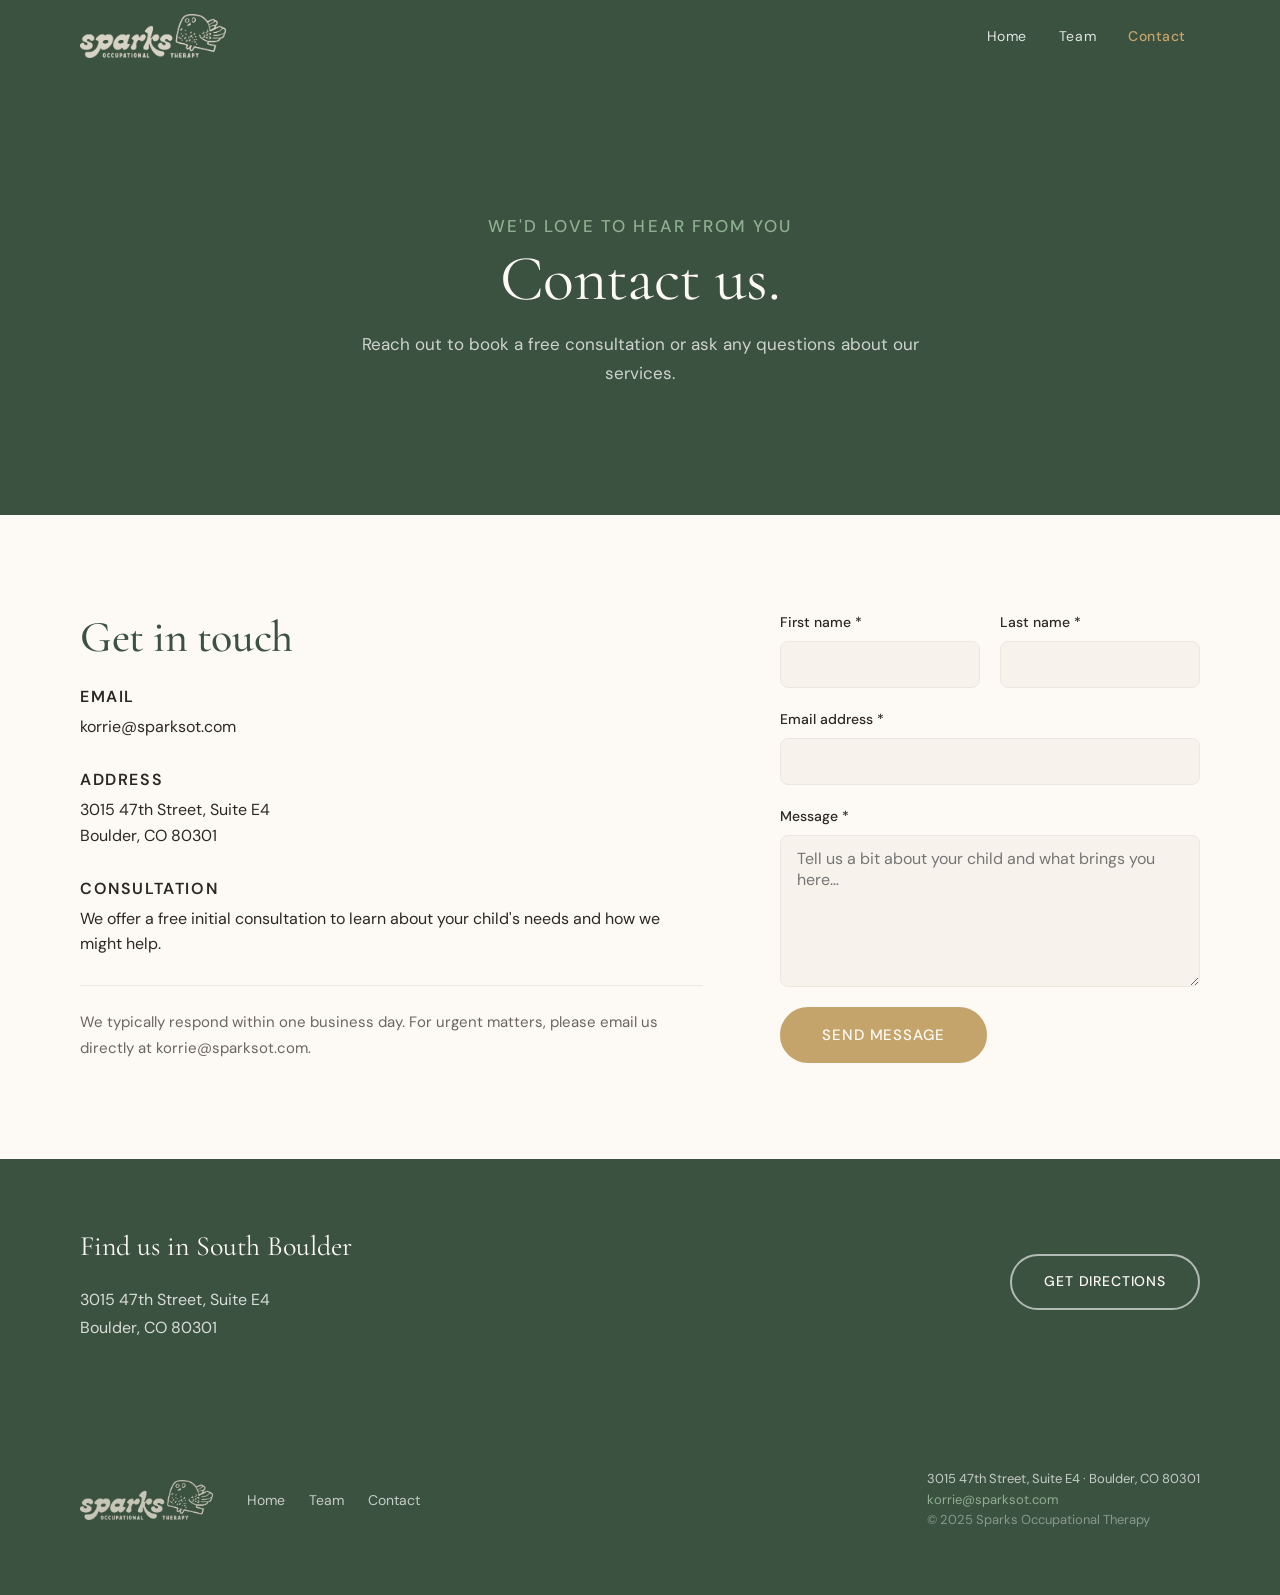
==== site/contact.html @ 0208e173 "Initial build — home, team, and contact pages Static site migrated from Squarespace for Cloudflare P" ====
<!DOCTYPE html>
<html lang="en">
<head>
  <meta charset="UTF-8">
  <meta name="viewport" content="width=device-width, initial-scale=1.0">
  <title>Contact — Sparks Occupational Therapy</title>
  <meta name="description" content="Get in touch with Sparks OT to book a free consultation. We're located at 3015 47th Street Suite E4, Boulder, CO 80301.">
  <link rel="preconnect" href="https://fonts.googleapis.com">
  <link rel="preconnect" href="https://fonts.gstatic.com" crossorigin>
  <link href="https://fonts.googleapis.com/css2?family=Cormorant+Garamond:ital,wght@0,300;0,400;0,500;0,600;1,400;1,500&family=DM+Sans:ital,opsz,wght@0,9..40,300;0,9..40,400;0,9..40,500;1,9..40,400&display=swap" rel="stylesheet">
  <link rel="stylesheet" href="assets/css/styles.css">
</head>
<body>

  <a class="skip-link" href="#main">Skip to content</a>

  <!-- ---- Header -------------------------------------------- -->
  <header class="site-header" id="site-header">
    <div class="header-inner">
      <a href="index.html" class="logo-link" aria-label="Sparks Occupational Therapy — Home">
        <img src="assets/logo/logo.png" alt="Sparks Occupational Therapy" class="logo">
      </a>
      <nav class="site-nav" aria-label="Main navigation">
        <button class="nav-toggle" aria-expanded="false" aria-controls="nav-menu" aria-label="Open menu">
          <span class="hamburger" aria-hidden="true"></span>
        </button>
        <ul class="nav-list" id="nav-menu" role="list">
          <li><a href="index.html" class="nav-link">Home</a></li>
          <li><a href="team.html" class="nav-link">Team</a></li>
          <li><a href="contact.html" class="nav-link nav-cta">Contact</a></li>
        </ul>
      </nav>
    </div>
  </header>

  <!-- ---- Main ---------------------------------------------- -->
  <main id="main">

    <!-- Page hero -->
    <div class="page-hero">
      <div class="container">
        <p class="eyebrow" style="color: var(--green-light);">We'd love to hear from you</p>
        <h1>Contact us.</h1>
        <p>Reach out to book a free consultation or ask any questions about our services.</p>
      </div>
    </div>

    <!-- Contact content -->
    <section class="section contact-section" aria-label="Contact information and form">
      <div class="container contact-grid">

        <!-- Info column -->
        <div class="contact-info-col" data-reveal>
          <h2>Get in touch</h2>

          <div class="contact-detail">
            <p class="contact-detail-label">Email</p>
            <a href="mailto:korrie@sparksot.com">korrie@sparksot.com</a>
          </div>

          <div class="contact-detail">
            <p class="contact-detail-label">Address</p>
            <p>
              3015 47th Street, Suite E4<br>
              Boulder, CO 80301
            </p>
          </div>

          <div class="contact-detail">
            <p class="contact-detail-label">Consultation</p>
            <p>We offer a free initial consultation to learn about your child's needs and how we might help.</p>
          </div>

          <p class="contact-note">
            We typically respond within one business day. For urgent matters, please email us directly at
            <a href="mailto:korrie@sparksot.com">korrie@sparksot.com</a>.
          </p>
        </div>

        <!-- Form column -->
        <div class="contact-form-col" data-reveal data-delay="2">
          <form
            id="contact-form"
            class="contact-form"
            action="https://formspree.io/f/REPLACE_WITH_FORM_ID"
            method="POST"
            novalidate
          >
            <div class="form-row">
              <div class="form-group">
                <label for="first-name">First name <span aria-hidden="true">*</span></label>
                <input
                  type="text"
                  id="first-name"
                  name="first_name"
                  autocomplete="given-name"
                  required
                  aria-required="true"
                >
              </div>
              <div class="form-group">
                <label for="last-name">Last name <span aria-hidden="true">*</span></label>
                <input
                  type="text"
                  id="last-name"
                  name="last_name"
                  autocomplete="family-name"
                  required
                  aria-required="true"
                >
              </div>
            </div>

            <div class="form-group">
              <label for="email">Email address <span aria-hidden="true">*</span></label>
              <input
                type="email"
                id="email"
                name="email"
                autocomplete="email"
                required
                aria-required="true"
              >
            </div>

            <div class="form-group">
              <label for="message">Message <span aria-hidden="true">*</span></label>
              <textarea
                id="message"
                name="message"
                rows="6"
                required
                aria-required="true"
                placeholder="Tell us a bit about your child and what brings you here…"
              ></textarea>
            </div>

            <!-- Honeypot — hidden from real users, catches bots -->
            <input type="text" name="_gotcha" style="display:none" tabindex="-1" autocomplete="off">

            <div id="form-status" class="form-status" role="status" aria-live="polite"></div>

            <button type="submit" class="btn btn-sand btn-lg form-submit">Send message</button>
          </form>
        </div>

      </div>
    </section>

    <!-- Map / address strip -->
    <section class="cta-strip" style="background: var(--green-dark);" data-reveal aria-label="Location">
      <div class="container cta-strip-inner">
        <div class="cta-strip-text">
          <p style="font-size: clamp(1.25rem, 2.5vw, 1.75rem);">Find us in South Boulder</p>
          <address style="font-style: normal; color: rgba(255,255,255,.8); font-size: 1rem; line-height: 1.7;">
            3015 47th Street, Suite E4<br>
            Boulder, CO 80301
          </address>
        </div>
        <a
          href="https://maps.google.com/?q=3015+47th+Street+Suite+E4+Boulder+CO+80301"
          target="_blank"
          rel="noopener noreferrer"
          class="btn btn-ghost"
          aria-label="Get directions to Sparks OT on Google Maps (opens in new tab)"
        >
          Get directions
        </a>
      </div>
    </section>

  </main>

  <!-- ---- Footer -------------------------------------------- -->
  <footer class="site-footer">
    <div class="container footer-inner">
      <a href="index.html" aria-label="Sparks OT — Home">
        <img src="assets/logo/logo.png" alt="Sparks Occupational Therapy" class="footer-logo">
      </a>
      <nav aria-label="Footer navigation">
        <ul role="list">
          <li><a href="index.html">Home</a></li>
          <li><a href="team.html">Team</a></li>
          <li><a href="contact.html">Contact</a></li>
        </ul>
      </nav>
      <div>
        <p class="footer-address">3015 47th Street, Suite E4 &middot; Boulder, CO 80301</p>
        <p class="footer-email"><a href="mailto:korrie@sparksot.com">korrie@sparksot.com</a></p>
        <p class="footer-copy">&copy; 2025 Sparks Occupational Therapy</p>
      </div>
    </div>
  </footer>

  <script src="assets/js/main.js"></script>
</body>
</html>
---- site/assets/css/styles.css ----
/* ============================================================
   Sparks Occupational Therapy — shared stylesheet
   Stack: vanilla CSS, mobile-first, no build step
   Fonts: Cormorant Garamond (serif) + DM Sans (sans)
   ============================================================ */

/* ---- Custom properties ------------------------------------ */
:root {
  --cream:        #F7F3EC;
  --cream-dark:   #EDE8DF;
  --green:        #5C7A5F;
  --green-dark:   #3C5240;
  --green-mid:    #4D6850;
  --green-light:  #8FAF92;
  --sand:         #C4A46A;
  --sand-hover:   #AD8D56;
  --pink:         #C49494;
  --charcoal:     #2A2826;
  --text-muted:   #6B6560;
  --white:        #FDFAF5;

  --font-serif: 'Cormorant Garamond', Georgia, 'Times New Roman', serif;
  --font-sans:  'DM Sans', system-ui, -apple-system, sans-serif;

  --max-w:        1200px;
  --section-pad:  clamp(3.5rem, 8vw, 6rem);
  --gutter:       clamp(1.25rem, 5vw, 2.5rem);

  --radius:       8px;
  --radius-lg:    18px;
  --radius-xl:    32px;

  --transition:   220ms ease;
  --shadow:       0 2px 12px rgba(42,40,38,.08);
  --shadow-lg:    0 8px 32px rgba(42,40,38,.12);
}

/* ---- Reset ------------------------------------------------ */
*, *::before, *::after { box-sizing: border-box; margin: 0; padding: 0; }

html {
  scroll-behavior: smooth;
  -webkit-text-size-adjust: 100%;
}

body {
  font-family: var(--font-sans);
  font-size: 1rem;
  line-height: 1.7;
  color: var(--charcoal);
  background: var(--cream);
  overflow-x: hidden;
}

img {
  display: block;
  max-width: 100%;
  height: auto;
}

a {
  color: inherit;
  text-decoration: none;
}

ul { list-style: none; }

/* ---- Typography ------------------------------------------- */
h1, h2, h3, h4 {
  font-family: var(--font-serif);
  font-weight: 500;
  line-height: 1.2;
  letter-spacing: -0.01em;
}

h1 { font-size: clamp(2rem, 5vw, 3.75rem); }
h2 { font-size: clamp(1.75rem, 3.5vw, 3rem); }
h3 { font-size: clamp(1.4rem, 2.5vw, 2rem); }
h4 { font-size: clamp(1.1rem, 2vw, 1.4rem); }

p { max-width: 68ch; }

.eyebrow {
  font-family: var(--font-sans);
  font-size: 0.75rem;
  font-weight: 500;
  letter-spacing: 0.12em;
  text-transform: uppercase;
  color: var(--green);
  margin-bottom: 0.5rem;
}

.section-title {
  font-family: var(--font-serif);
  font-size: clamp(1.75rem, 3.5vw, 3rem);
  font-weight: 500;
  margin-bottom: clamp(2rem, 4vw, 3rem);
}

/* ---- Layout ----------------------------------------------- */
.container {
  width: 100%;
  max-width: var(--max-w);
  margin-inline: auto;
  padding-inline: var(--gutter);
}

.section {
  padding-block: var(--section-pad);
}

/* ---- Skip link -------------------------------------------- */
.skip-link {
  position: absolute;
  top: -100%;
  left: 1rem;
  padding: 0.5rem 1rem;
  background: var(--green-dark);
  color: var(--white);
  font-size: 0.875rem;
  border-radius: 0 0 var(--radius) var(--radius);
  z-index: 9999;
  transition: top var(--transition);
}
.skip-link:focus { top: 0; }

/* ---- Buttons ---------------------------------------------- */
.btn {
  display: inline-block;
  font-family: var(--font-sans);
  font-size: 0.875rem;
  font-weight: 500;
  letter-spacing: 0.06em;
  text-transform: uppercase;
  padding: 0.875rem 2rem;
  border-radius: var(--radius);
  border: 2px solid transparent;
  cursor: pointer;
  transition: background var(--transition), color var(--transition), border-color var(--transition), transform var(--transition);
  text-decoration: none;
}

.btn:focus-visible {
  outline: 3px solid var(--sand);
  outline-offset: 3px;
}

.btn-sand {
  background: var(--sand);
  color: var(--white);
  border-color: var(--sand);
}
.btn-sand:hover {
  background: var(--sand-hover);
  border-color: var(--sand-hover);
  transform: translateY(-1px);
}

.btn-outline {
  background: transparent;
  color: var(--green-dark);
  border-color: var(--green);
}
.btn-outline:hover {
  background: var(--green);
  color: var(--white);
  transform: translateY(-1px);
}

.btn-ghost {
  background: transparent;
  color: var(--white);
  border-color: rgba(255,255,255,.6);
}
.btn-ghost:hover {
  background: rgba(255,255,255,.15);
  border-color: var(--white);
}

.btn-lg { padding: 1rem 2.5rem; font-size: 0.9375rem; }

/* ---- Header / Navigation ---------------------------------- */
.site-header {
  position: sticky;
  top: 0;
  z-index: 100;
  background: var(--green-dark);
  transition: box-shadow var(--transition);
}

.site-header.scrolled { box-shadow: var(--shadow-lg); }

.header-inner {
  display: flex;
  align-items: center;
  justify-content: space-between;
  max-width: var(--max-w);
  margin-inline: auto;
  padding: 0.875rem var(--gutter);
  gap: 1.5rem;
}

.logo-link { display: flex; align-items: center; }
.logo      { height: 44px; width: auto; }

.site-nav { display: flex; align-items: center; }

.nav-list {
  display: flex;
  align-items: center;
  gap: 0.25rem;
  list-style: none;
}

.nav-link {
  font-family: var(--font-sans);
  font-size: 0.875rem;
  font-weight: 400;
  letter-spacing: 0.04em;
  color: rgba(255,255,255,.85);
  padding: 0.5rem 0.875rem;
  border-radius: var(--radius);
  transition: color var(--transition), background var(--transition);
}

.nav-link:hover,
.nav-link[aria-current="page"] {
  color: var(--white);
  background: rgba(255,255,255,.1);
}

.nav-link.nav-cta {
  color: var(--sand);
  font-weight: 500;
}
.nav-link.nav-cta:hover {
  color: var(--white);
  background: var(--sand);
}

/* hamburger */
.nav-toggle {
  display: none;
  background: none;
  border: none;
  cursor: pointer;
  padding: 0.5rem;
  color: var(--white);
}

.hamburger,
.hamburger::before,
.hamburger::after {
  display: block;
  width: 24px;
  height: 2px;
  background: currentColor;
  border-radius: 2px;
  transition: transform var(--transition), opacity var(--transition);
}
.hamburger { position: relative; }
.hamburger::before,
.hamburger::after {
  content: '';
  position: absolute;
  left: 0;
}
.hamburger::before { top: -7px; }
.hamburger::after  { top:  7px; }

.nav-toggle[aria-expanded="true"] .hamburger         { background: transparent; }
.nav-toggle[aria-expanded="true"] .hamburger::before { transform: rotate(45deg) translate(5px,5px); }
.nav-toggle[aria-expanded="true"] .hamburger::after  { transform: rotate(-45deg) translate(5px,-5px); }

@media (max-width: 640px) {
  .nav-toggle { display: flex; }

  .nav-list {
    display: none;
    position: absolute;
    top: 100%;
    left: 0;
    right: 0;
    flex-direction: column;
    align-items: stretch;
    gap: 0;
    background: var(--green-dark);
    border-top: 1px solid rgba(255,255,255,.1);
    padding: 0.5rem 0 1rem;
    box-shadow: var(--shadow-lg);
  }

  .nav-list.is-open { display: flex; }

  .nav-link {
    padding: 0.875rem var(--gutter);
    border-radius: 0;
    font-size: 1rem;
  }
}

/* ---- Hero ------------------------------------------------- */
.hero {
  position: relative;
  min-height: clamp(480px, 80vh, 760px);
  display: flex;
  align-items: center;
  overflow: hidden;
}

.hero-media {
  position: absolute;
  inset: 0;
  z-index: 0;
}

.hero-img {
  width: 100%;
  height: 100%;
  object-fit: cover;
  object-position: center 30%;
}

.hero-overlay {
  position: absolute;
  inset: 0;
  z-index: 1;
  background: linear-gradient(
    135deg,
    rgba(36,50,38,.72) 0%,
    rgba(36,50,38,.48) 60%,
    rgba(36,50,38,.3) 100%
  );
}

.hero-content {
  position: relative;
  z-index: 2;
  max-width: var(--max-w);
  width: 100%;
  margin-inline: auto;
  padding: var(--section-pad) var(--gutter);
  display: flex;
  flex-direction: column;
  align-items: flex-start;
  gap: 1.25rem;
}

.hero-eyebrow {
  font-family: var(--font-sans);
  font-size: 0.8125rem;
  font-weight: 400;
  letter-spacing: 0.14em;
  text-transform: uppercase;
  color: var(--green-light);
  max-width: 100%;
}

.hero-headline {
  font-family: var(--font-serif);
  font-size: clamp(2.25rem, 5.5vw, 4.25rem);
  font-weight: 400;
  color: var(--white);
  max-width: 14em;
  line-height: 1.15;
}

/* ---- Intro section ---------------------------------------- */
.intro-section { background: var(--white); }

.intro-grid {
  display: grid;
  grid-template-columns: 1fr;
  gap: clamp(2.5rem, 6vw, 4rem);
  align-items: center;
}

@media (min-width: 768px) {
  .intro-grid { grid-template-columns: 1fr 400px; }
}

.intro-text {
  display: flex;
  flex-direction: column;
  gap: 1.25rem;
}

.intro-text h2 {
  font-size: clamp(2rem, 4vw, 3rem);
  color: var(--green-dark);
}

.intro-lead {
  font-size: 1.125rem;
  line-height: 1.75;
  color: var(--text-muted);
}

.stat-badge {
  display: flex;
  align-items: baseline;
  gap: 0.75rem;
  margin-block: 0.5rem;
}

.stat-number {
  font-family: var(--font-serif);
  font-size: clamp(3rem, 6vw, 5rem);
  font-weight: 300;
  color: var(--green);
  line-height: 1;
}

.stat-number .plus { font-size: 0.6em; }

.stat-label {
  font-size: 0.875rem;
  font-weight: 500;
  letter-spacing: 0.06em;
  text-transform: uppercase;
  color: var(--text-muted);
}

.intro-photo {
  position: relative;
  border-radius: var(--radius-lg);
  overflow: hidden;
  aspect-ratio: 3/4;
  box-shadow: var(--shadow-lg);
}

.intro-photo img {
  width: 100%;
  height: 100%;
  object-fit: cover;
  object-position: top center;
}

/* ---- Gallery --------------------------------------------- */
.gallery-section { background: var(--cream-dark); padding-block: var(--section-pad); }
.gallery-section .section-title { text-align: center; }

.gallery-grid {
  display: grid;
  grid-template-columns: repeat(auto-fill, minmax(280px, 1fr));
  gap: 3px;
  margin-top: clamp(1.5rem, 3vw, 2.5rem);
}

.gallery-grid img {
  width: 100%;
  aspect-ratio: 4/3;
  object-fit: cover;
  transition: transform 400ms ease, filter 400ms ease;
  will-change: transform;
}

.gallery-grid img:hover {
  transform: scale(1.02);
  filter: brightness(1.05);
  z-index: 1;
  position: relative;
}

/* ---- Symptoms --------------------------------------------- */
.symptoms-section { background: var(--green-dark); color: var(--white); }

.symptoms-section .section-title { color: var(--white); }

.symptoms-grid {
  display: grid;
  grid-template-columns: 1fr;
  gap: 0;
  margin-bottom: 2rem;
  border: 1px solid rgba(255,255,255,.15);
  border-radius: var(--radius-lg);
  overflow: hidden;
}

@media (min-width: 560px) {
  .symptoms-grid { grid-template-columns: 1fr 1fr; }
}

.symptoms-grid li {
  padding: 1rem 1.25rem;
  font-size: 1rem;
  border-bottom: 1px solid rgba(255,255,255,.1);
  border-right: 1px solid rgba(255,255,255,.1);
  display: flex;
  align-items: center;
  gap: 0.75rem;
}

.symptoms-grid li::before {
  content: '';
  display: block;
  width: 6px;
  height: 6px;
  min-width: 6px;
  border-radius: 50%;
  background: var(--green-light);
}

.symptoms-grid li:nth-last-child(-n+2) { border-bottom: none; }

.symptoms-note {
  font-family: var(--font-serif);
  font-size: clamp(1.2rem, 2.5vw, 1.6rem);
  font-style: italic;
  color: var(--green-light);
  max-width: 52ch;
  line-height: 1.5;
  margin-bottom: 2rem;
}

.symptoms-cta { margin-top: 0.5rem; }

/* ---- Approach --------------------------------------------- */
.approach-section { background: var(--cream); }

.approach-grid {
  display: grid;
  grid-template-columns: 1fr;
  gap: clamp(2rem, 5vw, 4rem);
}

@media (min-width: 768px) {
  .approach-grid { grid-template-columns: 280px 1fr; }
}

.approach-header { padding-top: 0.5rem; }

.approach-header h2 {
  font-size: clamp(1.75rem, 3.5vw, 2.75rem);
  color: var(--green-dark);
}

.approach-body {
  display: flex;
  flex-direction: column;
  gap: 1.25rem;
}

.approach-body p { color: var(--text-muted); line-height: 1.8; max-width: 62ch; }

/* ---- Testimonials ----------------------------------------- */
.testimonials-section { background: var(--white); }

.carousel {
  position: relative;
  overflow: hidden;
}

.carousel-track {
  display: flex;
  transition: transform 500ms cubic-bezier(.4,0,.2,1);
  will-change: transform;
}

.testimonial {
  min-width: 100%;
  padding: clamp(2rem, 4vw, 3rem) clamp(1.5rem, 4vw, 4rem);
  background: var(--cream);
  border-radius: var(--radius-lg);
  display: flex;
  flex-direction: column;
  gap: 1.25rem;
  box-shadow: var(--shadow);
}

.testimonial p {
  font-family: var(--font-serif);
  font-size: clamp(1.2rem, 2.5vw, 1.625rem);
  font-style: italic;
  font-weight: 400;
  line-height: 1.6;
  color: var(--charcoal);
  max-width: 60ch;
}

.testimonial cite {
  font-style: normal;
  font-family: var(--font-sans);
  font-size: 0.875rem;
  font-weight: 500;
  letter-spacing: 0.06em;
  text-transform: uppercase;
  color: var(--green);
}

.carousel-controls {
  display: flex;
  align-items: center;
  justify-content: center;
  gap: 1rem;
  margin-top: 1.75rem;
}

.carousel-btn {
  background: none;
  border: 2px solid var(--cream-dark);
  border-radius: 50%;
  width: 44px;
  height: 44px;
  display: flex;
  align-items: center;
  justify-content: center;
  font-size: 1.125rem;
  cursor: pointer;
  color: var(--green-dark);
  transition: background var(--transition), border-color var(--transition), color var(--transition);
}

.carousel-btn:hover {
  background: var(--green-dark);
  border-color: var(--green-dark);
  color: var(--white);
}

.carousel-btn:focus-visible {
  outline: 3px solid var(--sand);
  outline-offset: 2px;
}

.carousel-dots {
  display: flex;
  gap: 0.5rem;
}

.carousel-dot {
  width: 8px;
  height: 8px;
  border-radius: 50%;
  background: var(--cream-dark);
  border: none;
  cursor: pointer;
  padding: 0;
  transition: background var(--transition), transform var(--transition);
}

.carousel-dot.is-active {
  background: var(--green);
  transform: scale(1.3);
}

/* ---- CTA strip -------------------------------------------- */
.cta-strip {
  background: var(--green);
  color: var(--white);
  padding-block: clamp(2.5rem, 5vw, 4rem);
}

.cta-strip-inner {
  display: flex;
  flex-direction: column;
  gap: 1.5rem;
  align-items: flex-start;
}

@media (min-width: 640px) {
  .cta-strip-inner {
    flex-direction: row;
    align-items: center;
    justify-content: space-between;
  }
}

.cta-strip-text {
  display: flex;
  flex-direction: column;
  gap: 1rem;
}

.cta-strip-text p {
  font-family: var(--font-serif);
  font-size: clamp(1.5rem, 3vw, 2.25rem);
  font-weight: 400;
  max-width: 100%;
}

.cta-strip-address {
  font-style: normal;
  font-size: 0.9375rem;
  line-height: 1.6;
  color: rgba(255,255,255,.8);
  text-align: right;
}

@media (max-width: 639px) {
  .cta-strip-address { text-align: left; }
}

/* ---- Footer ----------------------------------------------- */
.site-footer {
  background: var(--green-dark);
  color: rgba(255,255,255,.7);
  padding-block: clamp(2.5rem, 5vw, 4rem);
}

.footer-inner {
  display: grid;
  grid-template-columns: 1fr;
  gap: 1.5rem;
  align-items: start;
}

@media (min-width: 640px) {
  .footer-inner {
    grid-template-columns: auto 1fr auto;
    align-items: center;
  }
}

.footer-logo { height: 40px; width: auto; opacity: .9; }

.site-footer nav ul {
  display: flex;
  flex-wrap: wrap;
  gap: 0.25rem;
  list-style: none;
}

.site-footer nav a {
  font-size: 0.875rem;
  color: rgba(255,255,255,.7);
  padding: 0.25rem 0.625rem;
  border-radius: var(--radius);
  transition: color var(--transition), background var(--transition);
}

.site-footer nav a:hover {
  color: var(--white);
  background: rgba(255,255,255,.08);
}

.footer-address,
.footer-email,
.footer-copy {
  font-size: 0.8125rem;
  line-height: 1.6;
  max-width: 100%;
}

.footer-email a {
  color: var(--green-light);
  transition: color var(--transition);
}
.footer-email a:hover { color: var(--white); }

.footer-copy { color: rgba(255,255,255,.4); }

@media (max-width: 639px) {
  .footer-inner { gap: 1rem; }
  .site-footer nav ul { flex-direction: row; }
}

/* ---- Team page -------------------------------------------- */
.page-hero {
  background: var(--green-dark);
  color: var(--white);
  padding: clamp(3rem, 8vw, 6rem) var(--gutter) clamp(2.5rem, 6vw, 4.5rem);
  text-align: center;
}

.page-hero h1 {
  font-size: clamp(2.5rem, 6vw, 4rem);
  color: var(--white);
  font-weight: 400;
}

.page-hero p {
  font-family: var(--font-sans);
  font-size: 1.0625rem;
  color: rgba(255,255,255,.75);
  margin: 0.75rem auto 0;
  max-width: 48ch;
}

.team-section { background: var(--white); }

.team-grid {
  display: flex;
  flex-direction: column;
  gap: clamp(3.5rem, 7vw, 6rem);
}

.team-member {
  display: grid;
  grid-template-columns: 1fr;
  gap: clamp(1.75rem, 4vw, 3rem);
  align-items: start;
}

@media (min-width: 640px) {
  .team-member { grid-template-columns: 240px 1fr; }
  .team-member.reverse { grid-template-columns: 1fr 240px; }
  .team-member.reverse .team-photo { order: 2; }
  .team-member.reverse .team-bio   { order: 1; }
}

.team-photo {
  border-radius: var(--radius-lg);
  overflow: hidden;
  aspect-ratio: 3/4;
  background: var(--cream-dark);
  box-shadow: var(--shadow);
}

.team-photo.is-dog { aspect-ratio: 4/3; }

.team-photo img {
  width: 100%;
  height: 100%;
  object-fit: cover;
  object-position: top center;
}

.team-bio { display: flex; flex-direction: column; gap: 0.75rem; }

.team-bio h2 {
  font-size: clamp(1.5rem, 3vw, 2.25rem);
  color: var(--green-dark);
}

.team-credentials {
  font-family: var(--font-sans);
  font-size: 0.875rem;
  font-weight: 500;
  letter-spacing: 0.06em;
  text-transform: uppercase;
  color: var(--green);
  margin-top: -0.25rem;
}

.team-bio p {
  font-size: 1rem;
  line-height: 1.8;
  color: var(--text-muted);
  max-width: 58ch;
}

.team-divider {
  border: none;
  border-top: 1px solid var(--cream-dark);
  margin: clamp(2rem, 4vw, 3rem) 0;
}

/* ---- Contact page ----------------------------------------- */
.contact-section { background: var(--white); }

.contact-grid {
  display: grid;
  grid-template-columns: 1fr;
  gap: clamp(3rem, 6vw, 5rem);
  align-items: start;
}

@media (min-width: 768px) {
  .contact-grid { grid-template-columns: 1fr 420px; }
}

.contact-form-col { order: 1; }
.contact-info-col { order: 2; }

@media (min-width: 768px) {
  .contact-form-col { order: 2; }
  .contact-info-col { order: 1; }
}

.contact-info-col h2 {
  font-size: clamp(1.75rem, 3.5vw, 2.75rem);
  color: var(--green-dark);
  margin-bottom: 1.25rem;
}

.contact-detail {
  display: flex;
  flex-direction: column;
  gap: 0.25rem;
  margin-bottom: 1.75rem;
}

.contact-detail-label {
  font-size: 0.75rem;
  font-weight: 600;
  letter-spacing: 0.1em;
  text-transform: uppercase;
  color: var(--green);
}

.contact-detail a,
.contact-detail p {
  font-size: 1rem;
  color: var(--charcoal);
  line-height: 1.6;
  max-width: 100%;
}

.contact-detail a:hover { color: var(--green); text-decoration: underline; }

.contact-note {
  font-size: 0.9375rem;
  color: var(--text-muted);
  line-height: 1.7;
  margin-top: 1.5rem;
  padding-top: 1.5rem;
  border-top: 1px solid var(--cream-dark);
}

/* Form */
.contact-form { display: flex; flex-direction: column; gap: 1.25rem; }

.form-row {
  display: grid;
  grid-template-columns: 1fr;
  gap: 1.25rem;
}

@media (min-width: 420px) {
  .form-row { grid-template-columns: 1fr 1fr; }
}

.form-group { display: flex; flex-direction: column; gap: 0.375rem; }

.form-group label {
  font-size: 0.875rem;
  font-weight: 500;
  color: var(--charcoal);
}

.form-group input,
.form-group textarea {
  font-family: var(--font-sans);
  font-size: 1rem;
  color: var(--charcoal);
  background: var(--cream);
  border: 1.5px solid var(--cream-dark);
  border-radius: var(--radius);
  padding: 0.75rem 1rem;
  width: 100%;
  transition: border-color var(--transition), box-shadow var(--transition);
}

.form-group input:focus,
.form-group textarea:focus {
  outline: none;
  border-color: var(--green);
  box-shadow: 0 0 0 3px rgba(92,122,95,.15);
}

.form-group textarea { resize: vertical; min-height: 140px; }

.form-submit { align-self: flex-start; }

.form-status {
  font-size: 0.9375rem;
  padding: 0.875rem 1.25rem;
  border-radius: var(--radius);
  display: none;
}

.form-status.success {
  display: block;
  background: #EAF2EB;
  color: var(--green-dark);
  border: 1px solid var(--green-light);
}

.form-status.error {
  display: block;
  background: #F9ECEC;
  color: #7A3535;
  border: 1px solid #C49494;
}

/* ---- Scroll-reveal animations ----------------------------- */
[data-reveal] {
  opacity: 0;
  transform: translateY(24px);
  transition: opacity 600ms ease, transform 600ms ease;
}

[data-reveal].is-visible {
  opacity: 1;
  transform: none;
}

[data-reveal][data-delay="1"] { transition-delay: 100ms; }
[data-reveal][data-delay="2"] { transition-delay: 200ms; }
[data-reveal][data-delay="3"] { transition-delay: 300ms; }
[data-reveal][data-delay="4"] { transition-delay: 400ms; }

@media (prefers-reduced-motion: reduce) {
  [data-reveal] {
    opacity: 1;
    transform: none;
    transition: none;
  }

  .carousel-track  { transition: none; }
  .gallery-grid img { transition: none; }
  .btn             { transition: none; }
  html             { scroll-behavior: auto; }
}

/* ---- Focus styles ----------------------------------------- */
:focus-visible {
  outline: 3px solid var(--sand);
  outline-offset: 2px;
  border-radius: 2px;
}

/* ============================================================
   Polish pass — softer, richer, more considered
   ============================================================ */

/* ---- Pill buttons ----------------------------------------- */
.btn { border-radius: 100px; }

/* ---- Wave section divider --------------------------------- */
.wave-sep {
  display: block;
  line-height: 0;
  overflow: hidden;
  margin-bottom: -1px;
}
.wave-sep svg { display: block; width: 100%; height: auto; }

/* ---- Gallery — rounded tiles ------------------------------ */
.gallery-grid {
  gap: clamp(0.75rem, 1.5vw, 1.25rem);
  padding-inline: var(--gutter);
  max-width: var(--max-w);
  margin-inline: auto;
}

.gallery-item {
  border-radius: var(--radius-xl);
  overflow: hidden;
  aspect-ratio: 4/3;
  box-shadow: var(--shadow);
  transition: transform 420ms ease, box-shadow 420ms ease;
}

.gallery-item:hover {
  transform: translateY(-5px) scale(1.01);
  box-shadow: var(--shadow-lg);
}

.gallery-item img {
  width: 100%;
  height: 100%;
  object-fit: cover;
  aspect-ratio: auto;
  transition: none;
  will-change: auto;
}

/* ---- Intro portrait — warm offset frame ------------------- */
.intro-photo {
  box-shadow:
    10px 10px 0 var(--green-light),
    var(--shadow-lg);
}

/* ---- Testimonial — decorative opening quote --------------- */
.testimonial {
  padding-top: clamp(3.5rem, 6vw, 4.5rem);
  position: relative;
}

.testimonial::before {
  content: '\201C';
  position: absolute;
  top: 0.5rem;
  left: clamp(1.5rem, 4vw, 3.5rem);
  font-family: var(--font-serif);
  font-size: clamp(5rem, 10vw, 8rem);
  line-height: 0.85;
  color: var(--green-light);
  opacity: 0.5;
  pointer-events: none;
  user-select: none;
}

/* ---- Team: circular portrait crop ------------------------- */
.team-photo.is-circle {
  aspect-ratio: 1;
  border-radius: 50%;
  max-width: 260px;
  box-shadow:
    0 0 0 5px var(--cream),
    0 0 0 7px var(--green-light),
    var(--shadow-lg);
}

@media (max-width: 639px) {
  .team-photo.is-circle { margin-inline: auto; }
}

/* ---- Team credentials — subtle pill badge ----------------- */
.team-credentials {
  display: inline-block;
  border: 1px solid var(--green-light);
  border-radius: 100px;
  padding: 0.2rem 0.9rem;
  letter-spacing: 0.04em;
  margin-top: -0.125rem;
}

/* ---- Heading badge (pill border for page titles) ---------- */
.heading-badge {
  display: inline-block;
  border: 1.5px solid rgba(255,255,255,.38);
  border-radius: 100px;
  padding: 0.45rem 2.25rem;
  line-height: 1.3;
}

/* ---- Page hero — more breathing room ---------------------- */
.page-hero {
  padding-block: clamp(4.5rem, 11vw, 8rem);
}

/* ---- Hero headline — lighter weight for elegance ---------- */
.hero-headline {
  font-weight: 300;
  letter-spacing: -0.02em;
}

/* ---- Approach — italic lead paragraph --------------------- */
.approach-body > p:first-child {
  font-family: var(--font-serif);
  font-size: clamp(1.1rem, 2.2vw, 1.35rem);
  font-style: italic;
  color: var(--charcoal);
  line-height: 1.8;
}

/* ---- Symptoms — slightly larger dot bullet ---------------- */
.symptoms-grid li::before {
  width: 7px;
  height: 7px;
  min-width: 7px;
  background: var(--pink);
  opacity: 0.75;
}

/* ---- Team divider — slightly softer ----------------------- */
.team-divider {
  border-color: var(--cream-dark);
  opacity: 0.6;
}

/* ---- Reduced-motion overrides ----------------------------- */
@media (prefers-reduced-motion: reduce) {
  .gallery-item { transition: none; }
  .gallery-item:hover { transform: none; }
}
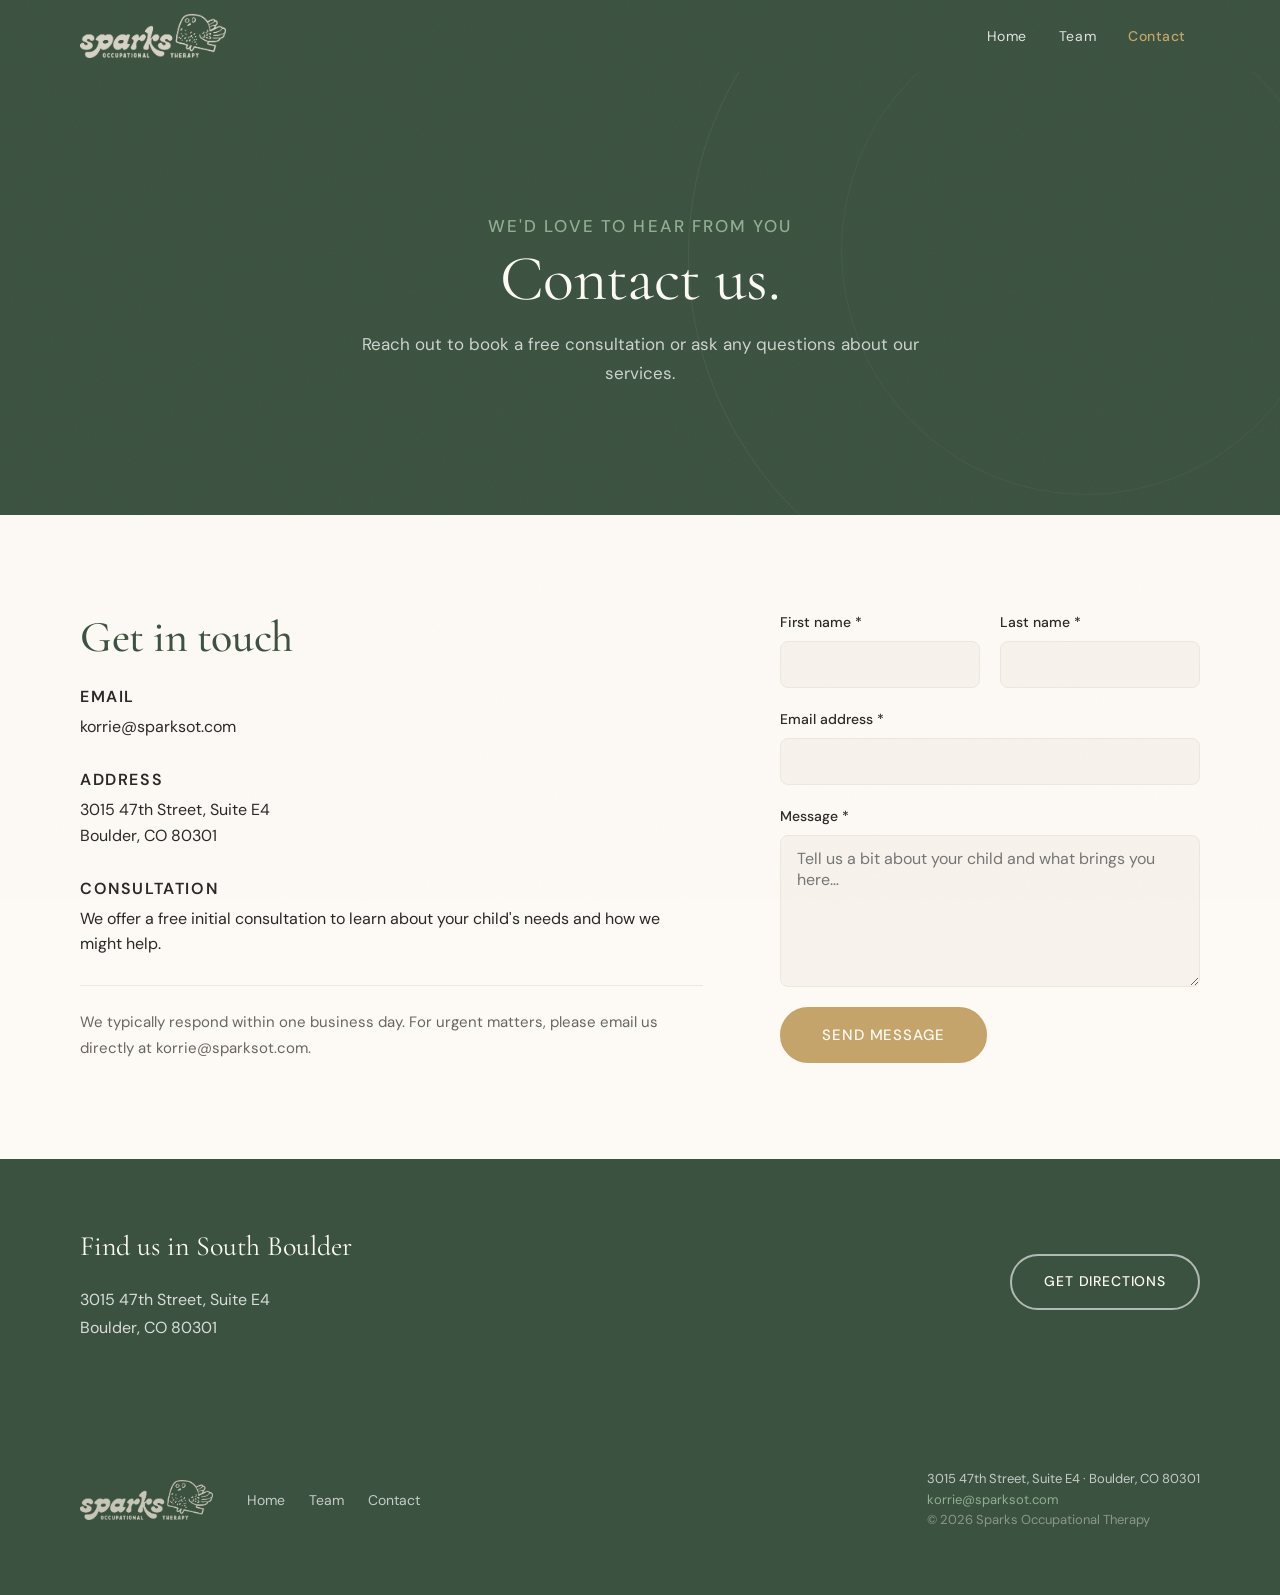
==== commit 12b0db59: "Design polish II — atmosphere, editorial detail, Formspree wiring - Add film grain overlay for analo" ====
--- a/site/contact.html
+++ b/site/contact.html
@@ -82,7 +82,7 @@
           <form
             id="contact-form"
             class="contact-form"
-            action="https://formspree.io/f/REPLACE_WITH_FORM_ID"
+            action="https://formspree.io/f/xjglgvdn"
             method="POST"
             novalidate
           >
@@ -187,7 +187,7 @@
       <div>
         <p class="footer-address">3015 47th Street, Suite E4 &middot; Boulder, CO 80301</p>
         <p class="footer-email"><a href="mailto:korrie@sparksot.com">korrie@sparksot.com</a></p>
-        <p class="footer-copy">&copy; 2025 Sparks Occupational Therapy</p>
+        <p class="footer-copy">&copy; 2026 Sparks Occupational Therapy</p>
       </div>
     </div>
   </footer>
--- a/site/assets/css/styles.css
+++ b/site/assets/css/styles.css
@@ -1157,3 +1157,241 @@
   .gallery-item { transition: none; }
   .gallery-item:hover { transform: none; }
 }
+
+/* ============================================================
+   Design polish III — atmosphere, texture, editorial detail
+   ============================================================ */
+
+/* ---- Film grain overlay — analog warmth over the page ----- */
+body::after {
+  content: '';
+  position: fixed;
+  inset: 0;
+  pointer-events: none;
+  z-index: 9997;
+  opacity: 0.025;
+  background-image: url('data:image/svg+xml,<svg xmlns="http://www.w3.org/2000/svg" width="300" height="300"><filter id="n"><feTurbulence type="fractalNoise" baseFrequency="0.85" numOctaves="4" stitchTiles="stitch"/></filter><rect width="300" height="300" filter="url(%23n)"/></svg>');
+  background-size: 300px 300px;
+}
+
+/* ---- Hero: italic headline accent ------------------------- */
+.hero-headline em {
+  font-style: italic;
+  font-weight: 300;
+}
+
+/* ---- Hero: left-side vignette — text side is darker ------- */
+.hero-overlay {
+  background:
+    linear-gradient(to right, rgba(36,50,38,.82) 0%, rgba(36,50,38,.5) 50%, rgba(36,50,38,.2) 100%),
+    linear-gradient(to bottom, rgba(0,0,0,.18) 0%, rgba(0,0,0,0) 40%);
+}
+
+/* ---- Hero: animated scroll indicator --------------------- */
+.hero-scroll {
+  position: absolute;
+  bottom: 2rem;
+  left: 50%;
+  transform: translateX(-50%);
+  z-index: 2;
+  color: rgba(255,255,255,.5);
+  text-decoration: none;
+  display: flex;
+  align-items: center;
+  justify-content: center;
+  width: 44px;
+  height: 56px;
+  transition: color var(--transition);
+}
+
+.hero-scroll:hover { color: rgba(255,255,255,.85); }
+.hero-scroll:focus-visible {
+  outline: 2px solid rgba(255,255,255,.5);
+  outline-offset: 4px;
+  border-radius: 4px;
+}
+
+.hero-scroll-inner {
+  display: flex;
+  flex-direction: column;
+  align-items: center;
+  gap: 5px;
+  animation: scroll-bounce 2.4s ease-in-out infinite;
+}
+
+.hero-scroll-inner::before {
+  content: '';
+  display: block;
+  width: 1px;
+  height: 22px;
+  background: currentColor;
+}
+
+.hero-scroll-inner::after {
+  content: '';
+  display: block;
+  width: 8px;
+  height: 8px;
+  border-right: 1.5px solid currentColor;
+  border-bottom: 1.5px solid currentColor;
+  transform: rotate(45deg);
+}
+
+@keyframes scroll-bounce {
+  0%, 100% { transform: translateY(0); opacity: 1; }
+  55%       { transform: translateY(7px); opacity: 0.55; }
+}
+
+/* ---- Gallery: editorial featured first tile --------------- */
+@media (min-width: 640px) {
+  .gallery-item:first-child {
+    grid-column: span 2;
+    aspect-ratio: 16 / 9;
+  }
+}
+
+/* ---- Gallery: left-aligned section title — editorial feel - */
+.gallery-section .section-title {
+  text-align: left;
+}
+
+/* ---- Approach: atmospheric background type ---------------- */
+.approach-section {
+  position: relative;
+  overflow: hidden;
+}
+
+.approach-section > .container {
+  position: relative;
+  z-index: 1;
+}
+
+.approach-deco {
+  position: absolute;
+  top: 50%;
+  right: -0.06em;
+  transform: translateY(-50%);
+  font-family: var(--font-serif);
+  font-style: italic;
+  font-weight: 300;
+  font-size: clamp(7rem, 20vw, 26rem);
+  line-height: 1;
+  color: var(--green-light);
+  opacity: 0.1;
+  white-space: nowrap;
+  pointer-events: none;
+  user-select: none;
+  z-index: 0;
+  margin: 0;
+  padding: 0;
+}
+
+/* ---- Symptoms: atmospheric background + type -------------- */
+.symptoms-section {
+  position: relative;
+  overflow: hidden;
+  background-color: var(--green-dark);
+  background-image: radial-gradient(ellipse at 80% 50%, rgba(76,110,82,.38) 0%, transparent 65%);
+}
+
+.symptoms-section > .container {
+  position: relative;
+  z-index: 1;
+}
+
+.symptoms-deco {
+  position: absolute;
+  top: -0.1em;
+  right: -0.06em;
+  font-family: var(--font-serif);
+  font-style: italic;
+  font-weight: 300;
+  font-size: clamp(8rem, 22vw, 30rem);
+  line-height: 1;
+  color: rgba(255,255,255,.045);
+  white-space: nowrap;
+  pointer-events: none;
+  user-select: none;
+  z-index: 0;
+  margin: 0;
+  padding: 0;
+}
+
+/* ---- Symptoms: diamond-shaped bullets (more distinctive) -- */
+.symptoms-grid li::before {
+  border-radius: 2px;
+  transform: rotate(45deg);
+}
+
+/* ---- Symptoms note: slightly larger for impact ------------ */
+.symptoms-note {
+  font-size: clamp(1.3rem, 2.8vw, 1.85rem);
+}
+
+/* ---- Testimonial: more dramatic opening quote ------------- */
+.testimonial::before {
+  font-size: clamp(8rem, 14vw, 14rem);
+  opacity: 0.3;
+}
+
+/* ---- CTA strip: gradient depth ---------------------------- */
+.cta-strip {
+  background: linear-gradient(120deg, var(--green-dark) 0%, var(--green) 100%);
+}
+
+/* ---- Page hero: concentric ring decorations --------------- */
+.page-hero {
+  position: relative;
+  overflow: hidden;
+}
+
+.page-hero::before,
+.page-hero::after {
+  content: '';
+  position: absolute;
+  border-radius: 50%;
+  pointer-events: none;
+  z-index: 0;
+}
+
+.page-hero::after {
+  width: clamp(280px, 60vw, 720px);
+  height: clamp(280px, 60vw, 720px);
+  top: -40%;
+  right: -10%;
+  border: 1px solid rgba(255,255,255,.065);
+}
+
+.page-hero::before {
+  width: clamp(180px, 40vw, 490px);
+  height: clamp(180px, 40vw, 490px);
+  top: -15%;
+  right: -4%;
+  border: 1px solid rgba(255,255,255,.045);
+}
+
+.page-hero .container {
+  position: relative;
+  z-index: 1;
+}
+
+/* ---- Team bio: more expressive name sizing ---------------- */
+.team-bio h2 {
+  font-size: clamp(1.875rem, 3.8vw, 3rem);
+}
+
+/* ---- Intro: stronger lead paragraph ----------------------- */
+.intro-lead {
+  color: var(--charcoal);
+}
+
+/* ---- Stat badge: larger, more commanding number ----------- */
+.stat-number {
+  font-size: clamp(4rem, 8vw, 7rem);
+  letter-spacing: -0.03em;
+}
+
+/* ---- Reduced motion additions ----------------------------- */
+@media (prefers-reduced-motion: reduce) {
+  .hero-scroll-inner { animation: none; }
+}
